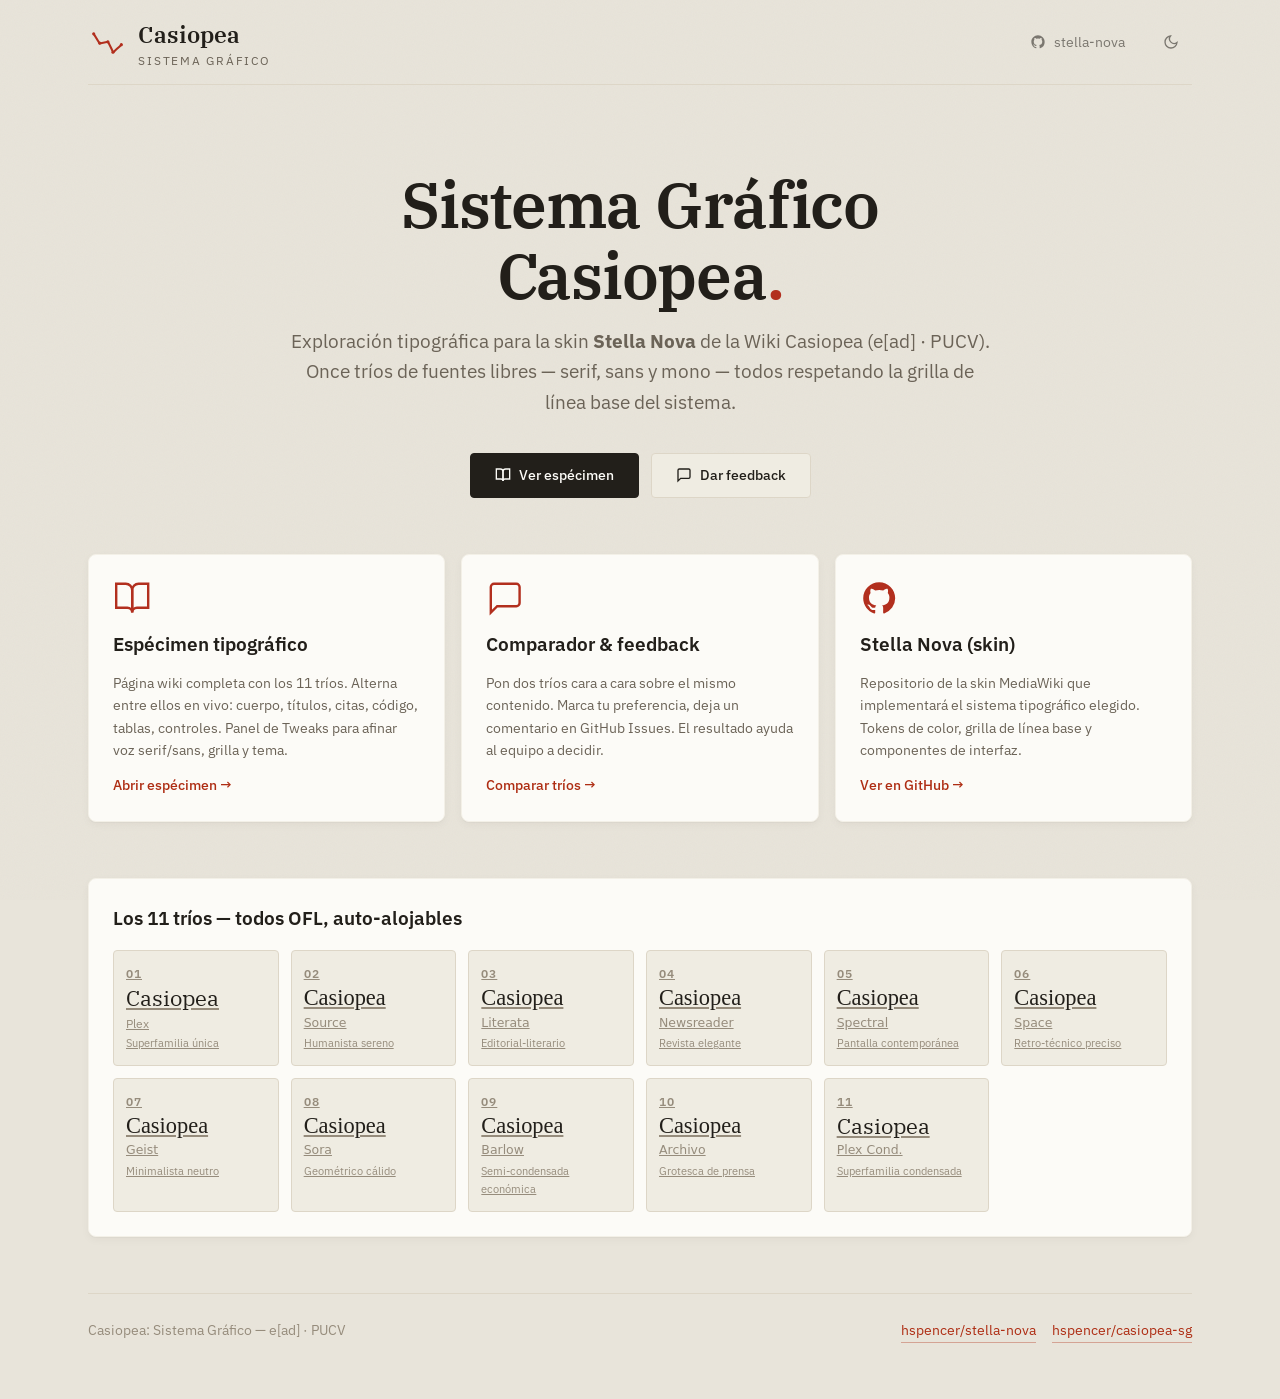
==== index.html @ 11965728 "feat: implement Casiopea Sistema Gráfico — tipographic specimen & feedback 11 font trios (OFL, self-" ====
<!DOCTYPE html>
<html lang="es" data-sn-theme="light">
<head>
<meta charset="utf-8" />
<meta name="viewport" content="width=device-width, initial-scale=1" />
<title>Casiopea: Sistema Gráfico</title>
<meta name="description" content="Sistema de diseño tipográfico para la Wiki Casiopea. Exploración de tríos tipográficos para la skin Stella Nova.">

<link rel="preconnect" href="https://fonts.googleapis.com" />
<link rel="preconnect" href="https://fonts.gstatic.com" crossorigin />
<link href="https://fonts.googleapis.com/css2?family=IBM+Plex+Serif:ital,wght@0,400;0,600;1,400&family=IBM+Plex+Sans:ital,wght@0,300;0,400;0,500;0,600;1,400&family=IBM+Plex+Mono:wght@400;500&display=swap" rel="stylesheet" />

<link rel="stylesheet" href="specimen/tokens.css" />

<style>
*, *::before, *::after { box-sizing: border-box; }
html { font-size: var(--sn-fs-root); }
body {
  margin: 0;
  font-family: var(--sn-font-text);
  font-size: var(--sn-fs-base);
  line-height: var(--sn-leading);
  color: var(--sn-ink);
  background: var(--sn-field);
  -webkit-font-smoothing: antialiased;
  transition: background var(--sn-dur-2) var(--sn-ease), color var(--sn-dur-2) var(--sn-ease);
}
body::before {
  content: ""; position: fixed; inset: 0; pointer-events: none; z-index: 0;
  opacity: var(--sn-field-grain);
  background-image: url("data:image/svg+xml,%3Csvg xmlns='http://www.w3.org/2000/svg' width='120' height='120'%3E%3Cfilter id='n'%3E%3CfeTurbulence type='fractalNoise' baseFrequency='.9' numOctaves='2'/%3E%3C/filter%3E%3Crect width='100%25' height='100%25' filter='url(%23n)'/%3E%3C/svg%3E");
}
.shell { max-width: 72rem; margin-inline: auto; padding-inline: var(--sn-s-5); position: relative; z-index: 1; }

nav {
  display: flex; align-items: center; gap: var(--sn-s-3);
  padding-block: var(--sn-s-4);
  border-bottom: var(--sn-hair);
}
.nav-brand { display: flex; align-items: center; gap: var(--sn-s-3); color: var(--sn-ink); text-decoration: none; margin-right: auto; }
.iso { width: 2.4rem; height: 2.4rem; color: var(--sn-nova); flex: none; }
.iso .sn-i-line { fill: none; stroke: currentColor; stroke-width: 8; stroke-linecap: round; stroke-linejoin: round; }
.iso .sn-i-star { fill: currentColor; }
.wordmark b { font-family: var(--sn-font-serif); font-weight: 600; font-size: var(--sn-fs-lg); letter-spacing: .005em; }
.wordmark span { font-size: var(--sn-fs-xs); color: var(--sn-ink-soft); letter-spacing: .14em; text-transform: uppercase; display: block; line-height: 1.2; }

.nbtn {
  height: 2.2rem; padding-inline: var(--sn-s-3);
  display: inline-flex; align-items: center; gap: var(--sn-s-2);
  background: transparent; border: 1px solid transparent; border-radius: var(--sn-radius);
  color: var(--sn-icon); font: inherit; font-size: var(--sn-fs-sm); cursor: pointer;
  text-decoration: none;
  transition: background var(--sn-dur-1), color var(--sn-dur-1);
}
.nbtn:hover { background: var(--sn-opt-hover-bg); color: var(--sn-icon-active); }
.nbtn svg { width: 1rem; height: 1rem; }

/* Hero */
.hero {
  padding-block: var(--sn-s-8) var(--sn-s-7);
  text-align: center;
}
.hero h1 {
  font-family: var(--sn-font-serif); font-weight: 600;
  font-size: clamp(2.4rem, 5vw, 4rem); line-height: 1.1;
  margin: 0 0 var(--sn-s-4); letter-spacing: -.02em;
}
.hero h1 .nova { color: var(--sn-nova); }
.hero p { font-size: var(--sn-fs-md); color: var(--sn-ink-soft); max-width: 44rem; margin: 0 auto var(--sn-s-6); line-height: 1.6; }

.cta-row { display: flex; gap: var(--sn-s-3); justify-content: center; flex-wrap: wrap; }
.cta {
  height: 2.8rem; padding-inline: var(--sn-s-5);
  display: inline-flex; align-items: center; gap: var(--sn-s-2);
  font: inherit; font-size: var(--sn-fs-sm); font-weight: 500; cursor: pointer;
  border-radius: var(--sn-radius); text-decoration: none;
  transition: background var(--sn-dur-1), border-color var(--sn-dur-1);
}
.cta.primary { background: var(--sn-ink); color: var(--sn-paper); border: 1px solid var(--sn-ink); }
.cta.primary:hover { background: color-mix(in oklab, var(--sn-ink) 86%, var(--sn-paper)); }
.cta.secondary { background: var(--sn-sunk); color: var(--sn-ink); border: 1px solid var(--sn-hairline); }
.cta.secondary:hover { background: var(--sn-paper); border-color: var(--sn-ink-faint); }
.cta svg { width: 1rem; height: 1rem; }

/* Tarjetas */
.cards {
  display: grid;
  grid-template-columns: repeat(auto-fit, minmax(18rem, 1fr));
  gap: var(--sn-s-4);
  padding-block: 0 var(--sn-s-7);
}
.card {
  background: var(--sn-paper);
  border: 1px solid var(--sn-paper-edge);
  border-radius: var(--sn-radius-l);
  box-shadow: var(--sn-lift-paper);
  padding: var(--sn-s-5);
  text-decoration: none; color: inherit;
  transition: border-color var(--sn-dur-1), transform var(--sn-dur-1), box-shadow var(--sn-dur-1);
  display: flex; flex-direction: column; gap: var(--sn-s-3);
}
.card:hover { border-color: var(--sn-ink-faint); transform: translateY(-3px); box-shadow: var(--sn-lift); }
.card-icon { width: 2.4rem; height: 2.4rem; color: var(--sn-nova); }
.card h2 { font-size: var(--sn-fs-md); font-weight: 600; margin: 0; }
.card p { font-size: var(--sn-fs-sm); color: var(--sn-ink-soft); margin: 0; line-height: 1.55; flex: 1; }
.card-link { font-size: var(--sn-fs-sm); font-weight: 500; color: var(--sn-link); }

/* Sección de tríos */
.trios-preview {
  background: var(--sn-paper);
  border: 1px solid var(--sn-paper-edge);
  border-radius: var(--sn-radius-l);
  box-shadow: var(--sn-lift-paper);
  padding: var(--sn-s-5);
  margin-block: 0 var(--sn-s-7);
}
.trios-preview h2 { font-size: var(--sn-fs-md); font-weight: 600; margin: 0 0 var(--sn-s-4); }
.trio-grid { display: grid; grid-template-columns: repeat(auto-fill, minmax(9rem, 1fr)); gap: var(--sn-s-3); }
.trio-mini {
  padding: var(--sn-s-3); background: var(--sn-sunk);
  border-radius: var(--sn-radius); border: 1px solid var(--sn-hairline);
  font-size: var(--sn-fs-xs); color: var(--sn-ink-faint);
}
.trio-mini .tn { font-weight: 600; letter-spacing: .08em; }
.trio-mini .tw { font-size: 1.4rem; line-height: 1.1; color: var(--sn-ink); margin: .15rem 0 .1rem; }
.trio-mini .tt { font-size: var(--sn-fs-xs); }

footer {
  border-top: var(--sn-hair);
  padding-block: var(--sn-s-5) var(--sn-s-7);
  font-size: var(--sn-fs-sm); color: var(--sn-ink-faint);
  display: flex; gap: var(--sn-s-4); align-items: center; flex-wrap: wrap;
}
footer a { color: var(--sn-link); text-decoration: none; border-bottom: 1px solid color-mix(in oklab, var(--sn-link) 35%, transparent); }
footer a:hover { color: var(--sn-link-hover); }
footer .spacer { flex: 1; }
</style>
</head>
<body>
<div class="shell">
  <nav>
    <a class="nav-brand" href="index.html">
      <svg class="iso" viewBox="0 0 148 148" aria-hidden="true">
        <g transform="matrix(0.892,0,0,0.892,7.41,23.33)">
          <g transform="matrix(1.1172,0,0,1.1172,-8.92,-3.72)">
            <path class="sn-i-line" d="M 22.676 21.837 L 45.501 59.142 L 77.973 52.747 C 77.973 52.747 98.206 93.357 97.975 93.357 C 97.744 93.357 130.013 63.639 130.013 63.639"></path>
            <circle class="sn-i-star" cx="22.613" cy="21.911" r="6"></circle>
            <circle class="sn-i-star" cx="45.826" cy="57.671" r="6"></circle>
            <circle class="sn-i-star" cx="77.438" cy="52.751" r="6"></circle>
            <circle class="sn-i-star" cx="97.134" cy="92.888" r="6"></circle>
            <circle class="sn-i-star" cx="129.396" cy="63.714" r="6"></circle>
          </g>
        </g>
      </svg>
      <span class="wordmark"><b>Casiopea</b><span>Sistema Gráfico</span></span>
    </a>
    <a class="nbtn" href="https://github.com/hspencer/stella-nova" target="_blank" rel="noopener">
      <svg viewBox="0 0 24 24" fill="currentColor"><path d="M12 2C6.477 2 2 6.484 2 12.017c0 4.425 2.865 8.18 6.839 9.504.5.092.682-.217.682-.483 0-.237-.008-.868-.013-1.703-2.782.605-3.369-1.343-3.369-1.343-.454-1.158-1.11-1.466-1.11-1.466-.908-.62.069-.608.069-.608 1.003.07 1.531 1.032 1.531 1.032.892 1.53 2.341 1.088 2.91.832.092-.647.35-1.088.636-1.338-2.22-.253-4.555-1.113-4.555-4.951 0-1.093.39-1.988 1.029-2.688-.103-.253-.446-1.272.098-2.65 0 0 .84-.27 2.75 1.026A9.564 9.564 0 0 1 12 6.844a9.59 9.59 0 0 1 2.504.337c1.909-1.296 2.747-1.027 2.747-1.027.546 1.379.202 2.398.1 2.651.64.7 1.028 1.595 1.028 2.688 0 3.848-2.339 4.695-4.566 4.943.359.309.678.92.678 1.855 0 1.338-.012 2.419-.012 2.747 0 .268.18.58.688.482A10.019 10.019 0 0 0 22 12.017C22 6.484 17.522 2 12 2z"/></svg>
      stella-nova
    </a>
    <button class="nbtn" id="btn-dark" onclick="toggleDark()">
      <svg id="icon-moon" viewBox="0 0 24 24" fill="none" stroke="currentColor" stroke-width="2" stroke-linecap="round"><path d="M21 12.8A9 9 0 1 1 11.2 3a7 7 0 0 0 9.8 9.8z"/></svg>
      <svg id="icon-sun" style="display:none" viewBox="0 0 24 24" fill="none" stroke="currentColor" stroke-width="2" stroke-linecap="round"><circle cx="12" cy="12" r="4"/><path d="M12 2v2M12 20v2M2 12h2M20 12h2M4.9 4.9l1.4 1.4M17.7 17.7l1.4 1.4M19.1 4.9l-1.4 1.4M6.3 17.7l-1.4 1.4"/></svg>
    </button>
  </nav>

  <section class="hero">
    <h1>Sistema Gráfico<br>Casiopea<span class="nova">.</span></h1>
    <p>Exploración tipográfica para la skin <strong>Stella Nova</strong> de la Wiki Casiopea (e[ad] · PUCV). Once tríos de fuentes libres — serif, sans y mono — todos respetando la grilla de línea base del sistema.</p>
    <div class="cta-row">
      <a class="cta primary" href="specimen/Tipografías Stella Nova.html">
        <svg viewBox="0 0 24 24" fill="none" stroke="currentColor" stroke-width="2" stroke-linecap="round"><path d="M2 3h6a4 4 0 0 1 4 4v14a3 3 0 0 0-3-3H2z"/><path d="M22 3h-6a4 4 0 0 0-4 4v14a3 3 0 0 1 3-3h7z"/></svg>
        Ver espécimen
      </a>
      <a class="cta secondary" href="feedback.html">
        <svg viewBox="0 0 24 24" fill="none" stroke="currentColor" stroke-width="2" stroke-linecap="round"><path d="M21 15a2 2 0 0 1-2 2H7l-4 4V5a2 2 0 0 1 2-2h14a2 2 0 0 1 2 2z"/></svg>
        Dar feedback
      </a>
    </div>
  </section>

  <div class="cards">
    <a class="card" href="specimen/Tipografías Stella Nova.html">
      <svg class="card-icon" viewBox="0 0 24 24" fill="none" stroke="currentColor" stroke-width="1.5" stroke-linecap="round"><path d="M2 3h6a4 4 0 0 1 4 4v14a3 3 0 0 0-3-3H2z"/><path d="M22 3h-6a4 4 0 0 0-4 4v14a3 3 0 0 1 3-3h7z"/></svg>
      <h2>Espécimen tipográfico</h2>
      <p>Página wiki completa con los 11 tríos. Alterna entre ellos en vivo: cuerpo, títulos, citas, código, tablas, controles. Panel de Tweaks para afinar voz serif/sans, grilla y tema.</p>
      <span class="card-link">Abrir espécimen →</span>
    </a>
    <a class="card" href="feedback.html">
      <svg class="card-icon" viewBox="0 0 24 24" fill="none" stroke="currentColor" stroke-width="1.5" stroke-linecap="round"><path d="M21 15a2 2 0 0 1-2 2H7l-4 4V5a2 2 0 0 1 2-2h14a2 2 0 0 1 2 2z"/></svg>
      <h2>Comparador &amp; feedback</h2>
      <p>Pon dos tríos cara a cara sobre el mismo contenido. Marca tu preferencia, deja un comentario en GitHub Issues. El resultado ayuda al equipo a decidir.</p>
      <span class="card-link">Comparar tríos →</span>
    </a>
    <a class="card" href="https://github.com/hspencer/stella-nova" target="_blank" rel="noopener">
      <svg class="card-icon" viewBox="0 0 24 24" fill="currentColor"><path d="M12 2C6.477 2 2 6.484 2 12.017c0 4.425 2.865 8.18 6.839 9.504.5.092.682-.217.682-.483 0-.237-.008-.868-.013-1.703-2.782.605-3.369-1.343-3.369-1.343-.454-1.158-1.11-1.466-1.11-1.466-.908-.62.069-.608.069-.608 1.003.07 1.531 1.032 1.531 1.032.892 1.53 2.341 1.088 2.91.832.092-.647.35-1.088.636-1.338-2.22-.253-4.555-1.113-4.555-4.951 0-1.093.39-1.988 1.029-2.688-.103-.253-.446-1.272.098-2.65 0 0 .84-.27 2.75 1.026A9.564 9.564 0 0 1 12 6.844a9.59 9.59 0 0 1 2.504.337c1.909-1.296 2.747-1.027 2.747-1.027.546 1.379.202 2.398.1 2.651.64.7 1.028 1.595 1.028 2.688 0 3.848-2.339 4.695-4.566 4.943.359.309.678.92.678 1.855 0 1.338-.012 2.419-.012 2.747 0 .268.18.58.688.482A10.019 10.019 0 0 0 22 12.017C22 6.484 17.522 2 12 2z"/></svg>
      <h2>Stella Nova (skin)</h2>
      <p>Repositorio de la skin MediaWiki que implementará el sistema tipográfico elegido. Tokens de color, grilla de línea base y componentes de interfaz.</p>
      <span class="card-link">Ver en GitHub →</span>
    </a>
  </div>

  <div class="trios-preview">
    <h2>Los 11 tríos — todos OFL, auto-alojables</h2>
    <div class="trio-grid" id="trio-grid"></div>
  </div>

  <footer>
    <span>Casiopea: Sistema Gráfico — e[ad] · PUCV</span>
    <span class="spacer"></span>
    <a href="https://github.com/hspencer/stella-nova" target="_blank" rel="noopener">hspencer/stella-nova</a>
    <a href="https://github.com/hspencer/casiopea-sg" target="_blank" rel="noopener">hspencer/casiopea-sg</a>
  </footer>
</div>

<script>
const TRIOS = [
  { id:"plex",      n:"01", name:"Plex",       tag:"Superfamilia única",       serif:"'IBM Plex Serif',Georgia,serif",    sans:"'IBM Plex Sans',system-ui,sans-serif" },
  { id:"source",    n:"02", name:"Source",      tag:"Humanista sereno",          serif:"'Source Serif 4',Georgia,serif",    sans:"'Source Sans 3',system-ui,sans-serif" },
  { id:"literata",  n:"03", name:"Literata",    tag:"Editorial-literario",       serif:"'Literata',Georgia,serif",          sans:"'Libre Franklin',system-ui,sans-serif" },
  { id:"newsreader",n:"04", name:"Newsreader",  tag:"Revista elegante",          serif:"'Newsreader',Georgia,serif",        sans:"'Hanken Grotesk',system-ui,sans-serif" },
  { id:"spectral",  n:"05", name:"Spectral",    tag:"Pantalla contemporánea",    serif:"'Spectral',Georgia,serif",          sans:"'Work Sans',system-ui,sans-serif" },
  { id:"space",     n:"06", name:"Space",       tag:"Retro-técnico preciso",     serif:"'Crimson Pro',Georgia,serif",       sans:"'Space Grotesk',system-ui,sans-serif" },
  { id:"geist",     n:"07", name:"Geist",       tag:"Minimalista neutro",        serif:"'Lora',Georgia,serif",              sans:"'Geist',system-ui,sans-serif" },
  { id:"sora",      n:"08", name:"Sora",        tag:"Geométrico cálido",         serif:"'Bitter',Georgia,serif",            sans:"'Sora',system-ui,sans-serif" },
  { id:"barlow",    n:"09", name:"Barlow",      tag:"Semi-condensada económica", serif:"'Source Serif 4',Georgia,serif",    sans:"'Barlow',system-ui,sans-serif" },
  { id:"archivo",   n:"10", name:"Archivo",     tag:"Grotesca de prensa",        serif:"'Newsreader',Georgia,serif",        sans:"'Archivo',system-ui,sans-serif" },
  { id:"plexcond",  n:"11", name:"Plex Cond.",  tag:"Superfamilia condensada",   serif:"'IBM Plex Serif',Georgia,serif",    sans:"'IBM Plex Sans Condensed',system-ui,sans-serif" }
];

const grid = document.getElementById("trio-grid");
TRIOS.forEach(t => {
  const el = document.createElement("a");
  el.className = "trio-mini";
  el.href = `specimen/Tipografías Stella Nova.html`;
  el.style.setProperty("--sn-tc-serif", t.serif);
  el.style.setProperty("--sn-tc-sans", t.sans);
  el.innerHTML = `<div class="tn">${t.n}</div>
    <div class="tw" style="font-family:${t.serif}">Casiopea</div>
    <div class="tt" style="font-family:${t.sans}">${t.name}</div>
    <div class="tt" style="margin-top:2px;font-size:.68rem">${t.tag}</div>`;
  grid.appendChild(el);
});

function toggleDark() {
  const isDark = document.documentElement.getAttribute("data-sn-theme") === "dark";
  document.documentElement.setAttribute("data-sn-theme", isDark ? "light" : "dark");
  document.getElementById("icon-moon").style.display = isDark ? "" : "none";
  document.getElementById("icon-sun").style.display = isDark ? "none" : "";
}
</script>
</body>
</html>
---- specimen/tokens.css ----
/* Stella Nova — tokens REALES del skin (color, escala, baseline, espacio,
 * sombra, movimiento) extraídos de resources/tokens.css, MÁS una capa que
 * permite conmutar el trío tipográfico vía [data-trio] en <html>.
 * Las familias se redefinen por trío; TODO lo demás (color, ritmo, grilla)
 * queda intacto respecto al sistema en producción. */

:root {
	/* — Campo y papel — */
	--sn-field:        #e8e4da;
	--sn-field-grain:  0.035;
	--sn-paper:        #fcfbf7;
	--sn-paper-edge:   #f3f0e7;
	--sn-sunk:         #efece2;

	/* — Tinta — */
	--sn-ink:          #221f1a;
	--sn-ink-soft:     #6b6357;
	--sn-ink-faint:    #968c7c;
	--sn-hairline:     #ddd6c7;
	--sn-hairline-soft:#e7e1d3;

	/* — La nova — */
	--sn-nova:         #b22f1e;
	--sn-nova-ink:     #ffffff;
	--sn-nova-wash:    #f7e9e6;

	/* — Enlaces — */
	--sn-link:         #ae2d13;
	--sn-link-hover:   #962c08;
	--sn-link-visited: #612403;
	--sn-link-new:     rgba(34, 31, 26, .42);

	--sn-icon:         color-mix(in oklab, var(--sn-ink) 55%, transparent);
	--sn-icon-active:  var(--sn-ink);

	/* — Señales — */
	--sn-ok:           #2f6f43;
	--sn-warn:         #8a5a12;
	--sn-danger:       #b21e3e;
	--sn-ok-wash:     color-mix(in oklab, var(--sn-ok)     14%, var(--sn-paper));
	--sn-warn-wash:   color-mix(in oklab, var(--sn-warn)   14%, var(--sn-paper));
	--sn-danger-wash: color-mix(in oklab, var(--sn-danger) 12%, var(--sn-paper));
	--sn-info-wash:   color-mix(in oklab, var(--sn-warn)    8%, var(--sn-paper));

	/* — Controles — */
	--sn-btn-bg:            var(--sn-sunk);
	--sn-btn-bg-hover:      var(--sn-paper);
	--sn-btn-fg:            var(--sn-ink);
	--sn-btn-border:        var(--sn-hairline);
	--sn-btn-border-hover:  var(--sn-ink-faint);
	--sn-btn-primary-bg:        var(--sn-ink);
	--sn-btn-primary-bg-hover:  color-mix(in oklab, var(--sn-ink) 86%, var(--sn-paper));
	--sn-btn-primary-fg:        var(--sn-paper);
	--sn-btn-danger-bg:     var(--sn-danger);
	--sn-btn-danger-fg:     var(--sn-nova-ink);
	--sn-field-bg:          var(--sn-paper);
	--sn-field-fg:          var(--sn-ink);
	--sn-field-border:      var(--sn-hairline);
	--sn-field-placeholder: var(--sn-ink-faint);
	--sn-opt-hover-bg:      var(--sn-sunk);
	--sn-opt-sel-bg:        var(--sn-nova-wash);
	--sn-focus-border:      var(--sn-nova);
	--sn-focus-ring:        0 0 0 2px var(--sn-nova-wash);

	--sn-ext-icon: url("data:image/svg+xml,%3Csvg xmlns='http://www.w3.org/2000/svg' viewBox='0 0 24 24' fill='none' stroke='%23000' stroke-width='2.4' stroke-linecap='round' stroke-linejoin='round'%3E%3Cpath d='M18 13v6a2 2 0 0 1-2 2H5a2 2 0 0 1-2-2V8a2 2 0 0 1 2-2h6'/%3E%3Cpolyline points='15 3 21 3 21 9'/%3E%3Cline x1='10' y1='14' x2='21' y2='3'/%3E%3C/svg%3E");

	/* ───────────────────────────────────────────────────────────────
	 * TIPOGRAFÍA — la única capa que cambia entre tríos.
	 * Por defecto (sin [data-trio]) usa el TRÍO 1 «Plex».
	 * Cada trío redefine --sn-font-text / -serif / -mono más un
	 * --sn-xadj (font-size-adjust opcional para igualar la altura-x).
	 * ─────────────────────────────────────────────────────────────── */
	--sn-font-text:  'IBM Plex Sans', system-ui, sans-serif;
	--sn-font-serif: 'IBM Plex Serif', Georgia, serif;
	--sn-font-mono:  'IBM Plex Mono', ui-monospace, monospace;
	--sn-xadj: 0.519;            /* altura-x objetivo común */

	--sn-font-scale: 1;
	--sn-leading: 1.65;

	--sn-fs-root:  calc(1rem * var(--sn-font-scale));
	--sn-fs-xs:    clamp(.72rem, .70rem + .10vw, .78rem);
	--sn-fs-sm:    clamp(.82rem, .79rem + .14vw, .90rem);
	--sn-fs-base:  calc(clamp(1rem, .97rem + .16vw, 1.05rem) * var(--sn-font-scale));
	--sn-fs-md:    calc(clamp(1.05rem, 1.01rem + .22vw, 1.18rem) * var(--sn-font-scale));
	--sn-fs-lg:    calc(clamp(1.2rem, 1.12rem + .40vw, 1.42rem) * var(--sn-font-scale));
	--sn-fs-xl:    calc(clamp(1.35rem, 1.22rem + .55vw, 1.62rem) * var(--sn-font-scale));
	--sn-fs-display: calc(clamp(1.5rem, 1.32rem + .85vw, 2rem) * var(--sn-font-scale));
	--sn-fs-page-title: calc(clamp(1.85rem, 1.55rem + 1.3vw, 2.5rem) * var(--sn-font-scale));

	/* — Baseline grid — */
	--sn-baseline:    calc(var(--sn-fs-base) * var(--sn-leading));
	--sn-baseline-2:  calc(var(--sn-baseline) * 2);
	--sn-baseline-3:  calc(var(--sn-baseline) * 3);

	/* — Ritmo espacial — */
	--sn-s-1: .25rem;  --sn-s-2: .5rem;   --sn-s-3: .75rem;
	--sn-s-4: 1rem;    --sn-s-5: 1.5rem;  --sn-s-6: 2.25rem;
	--sn-s-7: 3.5rem;  --sn-s-8: 5.25rem;

	--sn-measure: 58rem;
	--sn-shell: 82rem;
	--sn-ctl: 2.4rem;

	--sn-radius-s: 2px;
	--sn-radius:   4px;
	--sn-radius-l: 8px;
	--sn-radius-paper: 3px;
	--sn-radius-pill: 999px;
	--sn-hair: 1px solid var(--sn-hairline);

	--sn-lift-paper:
		0 1px 1px rgba(40, 33, 20, .03),
		0 3px 8px rgba(40, 33, 20, .04);
	--sn-lift:
		0 1px 2px rgba(40, 33, 20, .05),
		0 8px 24px rgba(40, 33, 20, .08);
	--sn-lift-soft: 0 2px 8px rgba(40, 33, 20, .05);

	--sn-motion: 1;
	--sn-dur-1: calc(120ms * var(--sn-motion));
	--sn-dur-2: calc(220ms * var(--sn-motion));
	--sn-ease: cubic-bezier(.22, 1, .36, 1);

	color-scheme: light;
}

/* ── Los 11 tríos ─────────────────────────────────────────────────── */

/* 1 · Plex — superfamilia única (default arriba, repetido por claridad) */
:root[data-trio="plex"] {
	--sn-font-text:  'IBM Plex Sans', system-ui, sans-serif;
	--sn-font-serif: 'IBM Plex Serif', Georgia, serif;
	--sn-font-mono:  'IBM Plex Mono', ui-monospace, monospace;
	--sn-xadj: 0.519;
}
/* 2 · Source — humanista sereno */
:root[data-trio="source"] {
	--sn-font-text:  'Source Sans 3', system-ui, sans-serif;
	--sn-font-serif: 'Source Serif 4', Georgia, serif;
	--sn-font-mono:  'IBM Plex Mono', ui-monospace, monospace;
	--sn-xadj: 0.514;
}
/* 3 · Literata — editorial-literario */
:root[data-trio="literata"] {
	--sn-font-text:  'Libre Franklin', system-ui, sans-serif;
	--sn-font-serif: 'Literata', Georgia, serif;
	--sn-font-mono:  'IBM Plex Mono', ui-monospace, monospace;
	--sn-xadj: 0.514;
}
/* 4 · Newsreader — revista elegante */
:root[data-trio="newsreader"] {
	--sn-font-text:  'Hanken Grotesk', system-ui, sans-serif;
	--sn-font-serif: 'Newsreader', Georgia, serif;
	--sn-font-mono:  'JetBrains Mono', ui-monospace, monospace;
	--sn-xadj: 0.506;
}
/* 5 · Spectral — pantalla contemporánea */
:root[data-trio="spectral"] {
	--sn-font-text:  'Work Sans', system-ui, sans-serif;
	--sn-font-serif: 'Spectral', Georgia, serif;
	--sn-font-mono:  'IBM Plex Mono', ui-monospace, monospace;
	--sn-xadj: 0.500;
}
/* 6 · Space — precisión geométrica retro-técnica */
:root[data-trio="space"] {
	--sn-font-text:  'Space Grotesk', system-ui, sans-serif;
	--sn-font-serif: 'Crimson Pro', Georgia, serif;
	--sn-font-mono:  'Space Mono', ui-monospace, monospace;
	--sn-xadj: 0.531;
}
/* 7 · Geist — geométrica minimalista (sans+mono de un origen) */
:root[data-trio="geist"] {
	--sn-font-text:  'Geist', system-ui, sans-serif;
	--sn-font-serif: 'Lora', Georgia, serif;
	--sn-font-mono:  'Geist Mono', ui-monospace, monospace;
	--sn-xadj: 0.521;
}
/* 8 · Sora — geométrica cálida + slab */
:root[data-trio="sora"] {
	--sn-font-text:  'Sora', system-ui, sans-serif;
	--sn-font-serif: 'Bitter', Georgia, serif;
	--sn-font-mono:  'JetBrains Mono', ui-monospace, monospace;
	--sn-xadj: 0.520;
}
/* 9 · Barlow — semi-condensada económica */
:root[data-trio="barlow"] {
	--sn-font-text:  'Barlow', system-ui, sans-serif;
	--sn-font-serif: 'Source Serif 4', Georgia, serif;
	--sn-font-mono:  'IBM Plex Mono', ui-monospace, monospace;
	--sn-xadj: 0.520;
}
/* 10 · Archivo — grotesca de prensa, alta economía */
:root[data-trio="archivo"] {
	--sn-font-text:  'Archivo', system-ui, sans-serif;
	--sn-font-serif: 'Newsreader', Georgia, serif;
	--sn-font-mono:  'JetBrains Mono', ui-monospace, monospace;
	--sn-xadj: 0.527;
}
/* 11 · Plex Cond. — superfamilia condensada */
:root[data-trio="plexcond"] {
	--sn-font-text:  'IBM Plex Sans Condensed', system-ui, sans-serif;
	--sn-font-serif: 'IBM Plex Serif', Georgia, serif;
	--sn-font-mono:  'IBM Plex Mono', ui-monospace, monospace;
	--sn-xadj: 0.519;
}

/* Mono independiente (override opcional desde Tweaks) */
:root[data-mono="plex"]      { --sn-font-mono: 'IBM Plex Mono', ui-monospace, monospace; }
:root[data-mono="jetbrains"] { --sn-font-mono: 'JetBrains Mono', ui-monospace, monospace; }
:root[data-mono="spline"]    { --sn-font-mono: 'Spline Sans Mono', ui-monospace, monospace; }
:root[data-mono="space"]     { --sn-font-mono: 'Space Mono', ui-monospace, monospace; }
:root[data-mono="geist"]     { --sn-font-mono: 'Geist Mono', ui-monospace, monospace; }

/* Normalización de altura-x: igualar el tamaño percibido entre tríos
 * para que la medida y la grilla se sientan idénticas. Conmutable. */
:root[data-xadjust="on"] body { font-size-adjust: var(--sn-xadj); }

/* ── Alternancia de voz serif/sans ───────────────────────────────────
 * El sistema es "todo sans" por defecto. Estos overrides permiten dar la
 * voz serif a los títulos (h1–h4) o al cuerpo (p, li), de forma
 * independiente — sin tocar el ritmo ni la grilla. */
:root[data-titles="serif"] #firstHeading,
:root[data-titles="serif"] .sn-content h2,
:root[data-titles="serif"] .sn-content h3,
:root[data-titles="serif"] .sn-content h4 {
	font-family: var(--sn-font-serif);
	letter-spacing: 0;
}
:root[data-titles="serif"] #firstHeading { font-weight: 600; }

:root[data-body="serif"] .sn-content > p,
:root[data-body="serif"] .sn-content > ul li,
:root[data-body="serif"] .sn-content > ol li,
:root[data-body="serif"] .sn-tagline {
	font-family: var(--sn-font-serif);
}

/* ── Tema oscuro ─────────────────────────────────────────────────── */
:root[data-sn-theme="dark"] {
	--sn-field:#141209; --sn-field-grain:.05; --sn-paper:#1e1c15;
	--sn-paper-edge:#262318; --sn-sunk:#181610;
	--sn-ink:#ece7da; --sn-ink-soft:#a39a86; --sn-ink-faint:#756d5d;
	--sn-hairline:#353123; --sn-hairline-soft:#2a2719;
	--sn-nova:#ff6b7e; --sn-nova-ink:#1a0b0d; --sn-nova-wash:#2b1c1d;
	--sn-link:#8fb4e8; --sn-link-hover:#b3cef2; --sn-link-visited:#c2a6e0;
	--sn-link-new:#c8a89a;
	--sn-ok:#6cc18a; --sn-warn:#d9a14b; --sn-danger:#ff6b7e;
	--sn-lift:0 1px 2px rgba(0,0,0,.35),0 8px 22px rgba(0,0,0,.45),0 24px 60px rgba(0,0,0,.4);
	--sn-lift-soft:0 2px 12px rgba(0,0,0,.4);
	--sn-lift-paper:0 1px 1px rgba(0,0,0,.25),0 3px 10px rgba(0,0,0,.35);
	color-scheme: dark;
}

/* ── Tamaño de fuente (preferencia FontSize del spec) ── */
:root[data-sn-font="small"]  { --sn-font-scale: .92; }
:root[data-sn-font="medium"] { --sn-font-scale: 1; }
:root[data-sn-font="large"]  { --sn-font-scale: 1.14; }
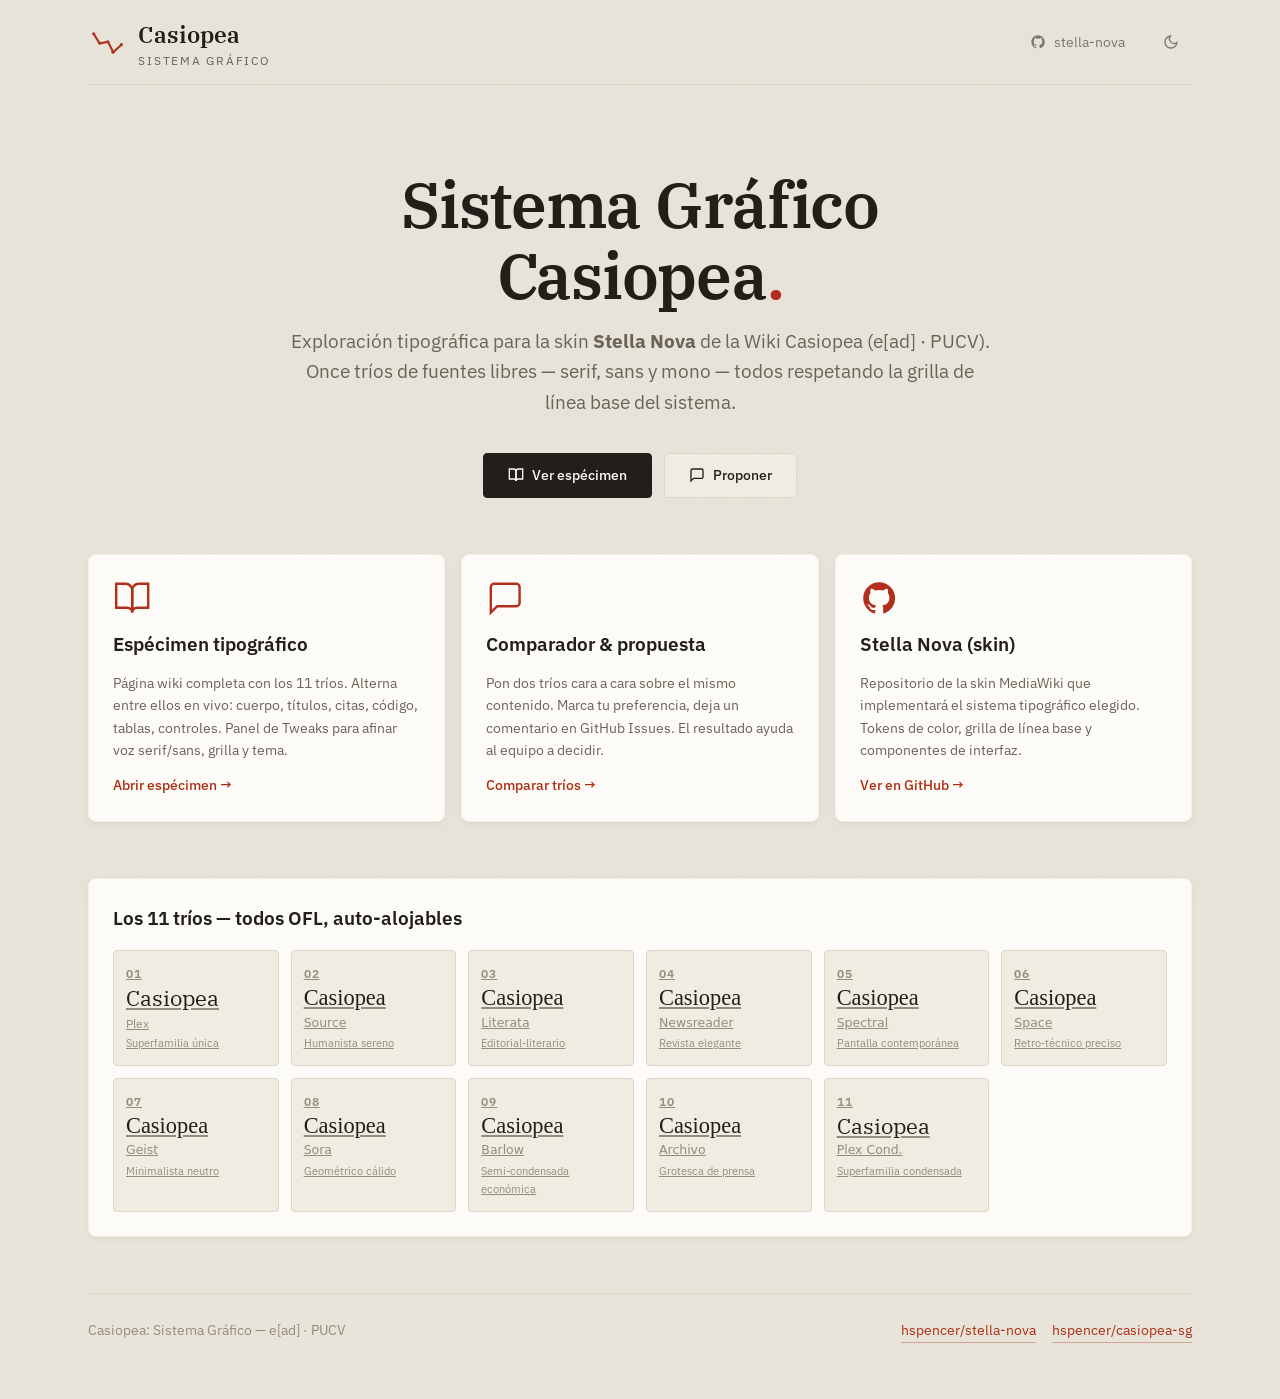
==== commit f0c82500: "refactor(copy): reemplazar "feedback" por "Proponer" / "Enviar Propuesta" Co-Authored-By: Claude Son" ====
--- a/index.html
+++ b/index.html
@@ -174,7 +174,7 @@
       </a>
       <a class="cta secondary" href="feedback.html">
         <svg viewBox="0 0 24 24" fill="none" stroke="currentColor" stroke-width="2" stroke-linecap="round"><path d="M21 15a2 2 0 0 1-2 2H7l-4 4V5a2 2 0 0 1 2-2h14a2 2 0 0 1 2 2z"/></svg>
-        Dar feedback
+        Proponer
       </a>
     </div>
   </section>
@@ -188,7 +188,7 @@
     </a>
     <a class="card" href="feedback.html">
       <svg class="card-icon" viewBox="0 0 24 24" fill="none" stroke="currentColor" stroke-width="1.5" stroke-linecap="round"><path d="M21 15a2 2 0 0 1-2 2H7l-4 4V5a2 2 0 0 1 2-2h14a2 2 0 0 1 2 2z"/></svg>
-      <h2>Comparador &amp; feedback</h2>
+      <h2>Comparador &amp; propuesta</h2>
       <p>Pon dos tríos cara a cara sobre el mismo contenido. Marca tu preferencia, deja un comentario en GitHub Issues. El resultado ayuda al equipo a decidir.</p>
       <span class="card-link">Comparar tríos →</span>
     </a>
